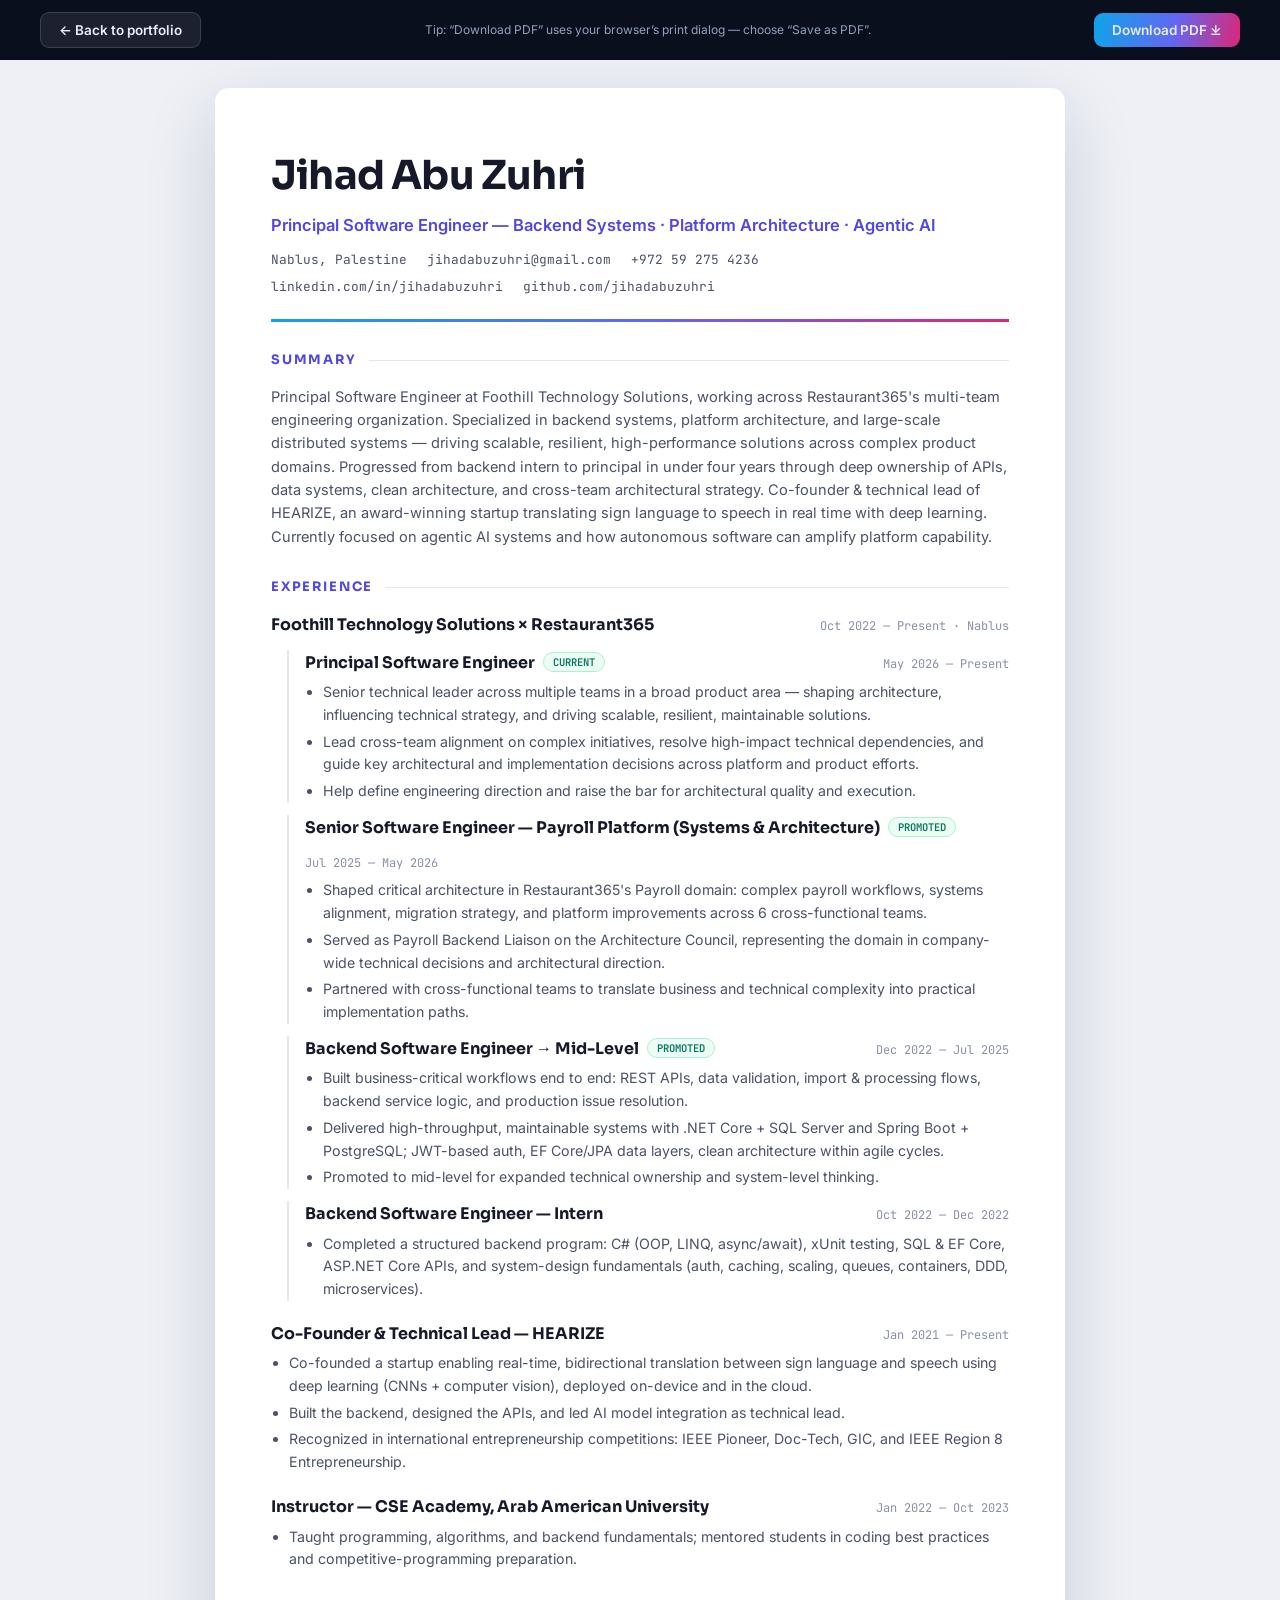
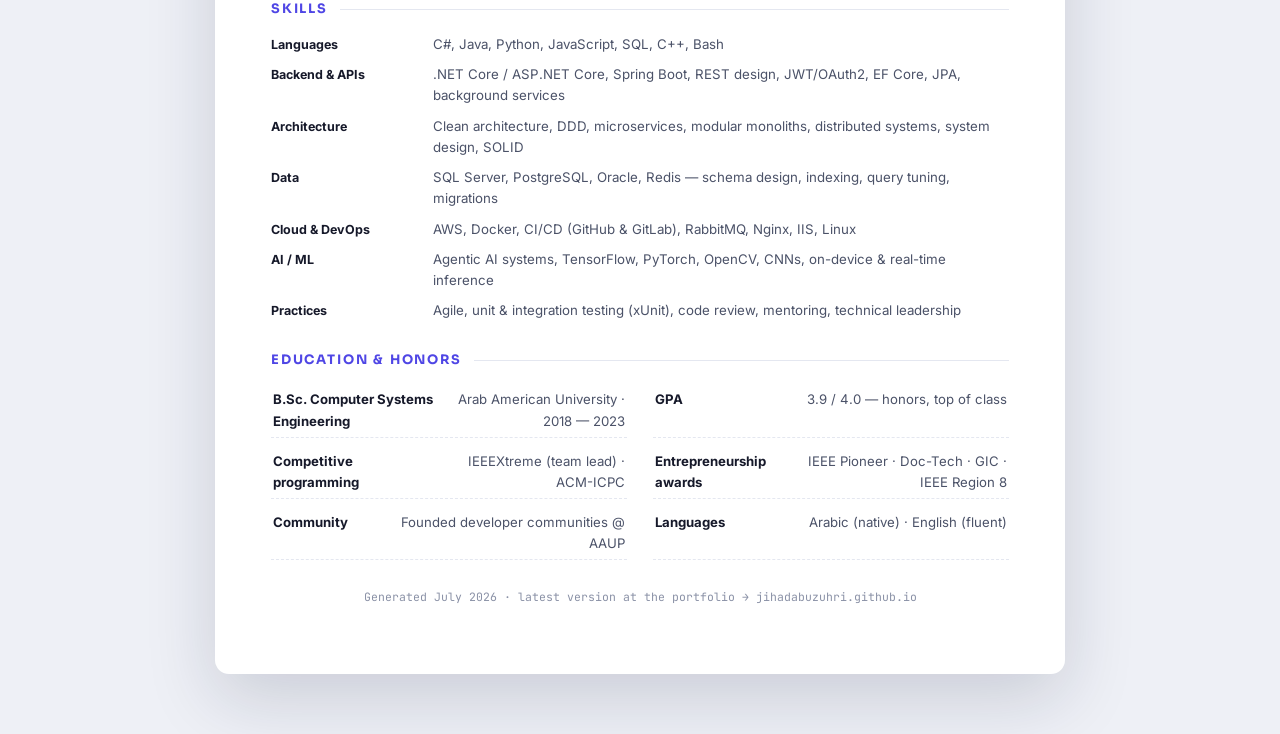
==== resume.html @ 933d6c12 "feat: print-ready résumé page Up-to-date résumé generated from the latest profile data, with browser" ====
<!DOCTYPE html>
<html lang="en">
<head>
  <meta charset="UTF-8" />
  <meta name="viewport" content="width=device-width, initial-scale=1.0" />
  <title>Résumé — Jihad Abu Zuhri · Principal Software Engineer</title>
  <meta name="description" content="Résumé of Jihad Abu Zuhri — Principal Software Engineer. Backend systems, platform architecture, distributed systems, agentic AI." />
  <meta name="robots" content="noindex" />
  <link rel="icon" type="image/svg+xml" href="assets/favicon.svg" />
  <link rel="preconnect" href="https://fonts.googleapis.com" />
  <link rel="preconnect" href="https://fonts.gstatic.com" crossorigin />
  <link href="https://fonts.googleapis.com/css2?family=Sora:wght@600;700;800&family=Inter:wght@400;500;600&family=JetBrains+Mono:wght@400;500;700&display=swap" rel="stylesheet" />
  <style>
    :root {
      --ink: #16192a;
      --soft: #4b5268;
      --faint: #8a91a6;
      --accent: #4f46e5;
      --accent2: #0284c7;
      --line: #e4e7f0;
      --chipbg: #f3f5fb;
      --grad: linear-gradient(100deg, #0ea5e9, #6366f1 55%, #db2777);
    }
    * { box-sizing: border-box; }
    body {
      margin: 0;
      background: #eef0f6;
      color: var(--ink);
      font-family: "Inter", system-ui, sans-serif;
      font-size: 14.2px;
      line-height: 1.6;
      -webkit-font-smoothing: antialiased;
    }
    .mono { font-family: "JetBrains Mono", monospace; }

    /* Toolbar (screen only) */
    .toolbar {
      position: sticky;
      top: 0;
      z-index: 10;
      display: flex;
      justify-content: space-between;
      align-items: center;
      gap: 12px;
      padding: 12px clamp(16px, 4vw, 40px);
      background: #0a0f1e;
      color: #e8ecf8;
    }
    .toolbar a, .toolbar button {
      font: 600 13.5px "Inter", sans-serif;
      color: #e8ecf8;
      background: rgba(255, 255, 255, 0.08);
      border: 1px solid rgba(255, 255, 255, 0.14);
      padding: 9px 18px;
      border-radius: 9px;
      cursor: pointer;
      text-decoration: none;
      transition: background 0.2s, transform 0.2s;
    }
    .toolbar a:hover, .toolbar button:hover { background: rgba(255, 255, 255, 0.16); transform: translateY(-1px); }
    .toolbar .dl { background: var(--grad); border: 0; }
    .toolbar-note { font-size: 12px; color: #93a0ba; }

    /* Page */
    .page {
      max-width: 850px;
      margin: 28px auto 60px;
      background: #fff;
      border-radius: 14px;
      box-shadow: 0 24px 70px rgba(20, 25, 55, 0.16);
      padding: clamp(30px, 5vw, 56px);
    }

    header.hd { border-bottom: 3px solid; border-image: var(--grad) 1; padding-bottom: 22px; margin-bottom: 26px; }
    h1 {
      font-family: "Sora", sans-serif;
      font-size: clamp(30px, 5vw, 40px);
      letter-spacing: -0.02em;
      margin: 0 0 4px;
    }
    .hd-title { font-size: 16.5px; font-weight: 600; color: var(--accent); margin: 0 0 12px; }
    .hd-contacts {
      display: flex;
      flex-wrap: wrap;
      gap: 6px 20px;
      font-size: 12.8px;
      color: var(--soft);
    }
    .hd-contacts a { color: var(--soft); text-decoration: none; }
    .hd-contacts a:hover { color: var(--accent); }

    h2 {
      font-family: "Sora", sans-serif;
      font-size: 13px;
      letter-spacing: 0.14em;
      text-transform: uppercase;
      color: var(--accent);
      margin: 28px 0 14px;
      display: flex;
      align-items: center;
      gap: 12px;
    }
    h2::after { content: ""; flex: 1; height: 1px; background: var(--line); }

    .summary { color: var(--soft); font-size: 14.6px; }

    /* Experience */
    .job { margin-bottom: 20px; break-inside: avoid; }
    .job-head { display: flex; justify-content: space-between; align-items: baseline; gap: 14px; flex-wrap: wrap; }
    .job-head h3 { font-family: "Sora", sans-serif; font-size: 16px; margin: 0; }
    .job-org { font-weight: 600; color: var(--accent2); font-size: 13.5px; }
    .job-date { font-size: 12px; color: var(--faint); white-space: nowrap; }
    .job p { margin: 6px 0 8px; color: var(--soft); }
    .job ul { margin: 6px 0 0; padding-left: 18px; color: var(--soft); }
    .job li { margin-bottom: 4px; }
    .promo-tag {
      display: inline-block;
      font: 600 10.5px "JetBrains Mono", monospace;
      color: #047857;
      background: #ecfdf5;
      border: 1px solid #a7f3d0;
      padding: 2px 9px;
      border-radius: 99px;
      margin-left: 8px;
      vertical-align: 2px;
    }
    .subrole { margin: 12px 0 0 16px; padding-left: 16px; border-left: 2px solid var(--line); }

    /* Chips */
    .chips { display: flex; flex-wrap: wrap; gap: 7px; }
    .chips span {
      font-size: 12px;
      font-weight: 500;
      background: var(--chipbg);
      border: 1px solid var(--line);
      color: var(--soft);
      padding: 4px 11px;
      border-radius: 7px;
    }
    .skill-row { display: grid; grid-template-columns: 150px 1fr; gap: 12px; margin-bottom: 9px; align-items: baseline; }
    .skill-row b { font-size: 12.5px; color: var(--ink); }
    .skill-row div { color: var(--soft); font-size: 13.3px; }

    .two-col { display: grid; grid-template-columns: 1fr 1fr; gap: 8px 26px; }
    .fact { display: flex; justify-content: space-between; gap: 14px; border-bottom: 1px dashed var(--line); padding: 5px 2px; font-size: 13.2px; }
    .fact b { color: var(--ink); }
    .fact span { color: var(--soft); text-align: right; }

    .foot { margin-top: 28px; text-align: center; font-size: 11.5px; color: var(--faint); }

    @media (max-width: 640px) {
      .skill-row { grid-template-columns: 1fr; gap: 2px; }
      .two-col { grid-template-columns: 1fr; }
    }

    /* Print */
    @page { size: A4; margin: 11mm 12mm; }
    @media print {
      body { background: #fff; font-size: 12.4px; }
      .toolbar { display: none; }
      .page { margin: 0; max-width: none; box-shadow: none; border-radius: 0; padding: 0; }
      a { color: inherit; text-decoration: none; }
      h2 { margin-top: 18px; }
      .job { margin-bottom: 14px; }
    }
  </style>
</head>
<body>

  <div class="toolbar">
    <a href="index.html">← Back to portfolio</a>
    <span class="toolbar-note">Tip: “Download PDF” uses your browser’s print dialog — choose “Save as PDF”.</span>
    <button class="dl" onclick="window.print()">Download PDF ⤓</button>
  </div>

  <main class="page">

    <header class="hd">
      <h1>Jihad Abu Zuhri</h1>
      <p class="hd-title">Principal Software Engineer — Backend Systems · Platform Architecture · Agentic AI</p>
      <div class="hd-contacts mono">
        <span>Nablus, Palestine</span>
        <a href="mailto:jihadabuzuhri@gmail.com">jihadabuzuhri@gmail.com</a>
        <a href="tel:+972592754236">+972 59 275 4236</a>
        <a href="https://www.linkedin.com/in/jihadabuzuhri/">linkedin.com/in/jihadabuzuhri</a>
        <a href="https://github.com/jihadabuzuhri">github.com/jihadabuzuhri</a>
      </div>
    </header>

    <section>
      <h2>Summary</h2>
      <p class="summary">
        Principal Software Engineer at Foothill Technology Solutions, working across Restaurant365's multi-team
        engineering organization. Specialized in backend systems, platform architecture, and large-scale distributed
        systems — driving scalable, resilient, high-performance solutions across complex product domains. Progressed
        from backend intern to principal in under four years through deep ownership of APIs, data systems, clean
        architecture, and cross-team architectural strategy. Co-founder &amp; technical lead of HEARIZE, an
        award-winning startup translating sign language to speech in real time with deep learning. Currently focused
        on agentic AI systems and how autonomous software can amplify platform capability.
      </p>
    </section>

    <section>
      <h2>Experience</h2>

      <div class="job">
        <div class="job-head">
          <h3>Foothill Technology Solutions × Restaurant365</h3>
          <span class="job-date mono">Oct 2022 — Present · Nablus</span>
        </div>

        <div class="subrole">
          <div class="job-head">
            <h3>Principal Software Engineer<span class="promo-tag">CURRENT</span></h3>
            <span class="job-date mono">May 2026 — Present</span>
          </div>
          <ul>
            <li>Senior technical leader across multiple teams in a broad product area — shaping architecture, influencing technical strategy, and driving scalable, resilient, maintainable solutions.</li>
            <li>Lead cross-team alignment on complex initiatives, resolve high-impact technical dependencies, and guide key architectural and implementation decisions across platform and product efforts.</li>
            <li>Help define engineering direction and raise the bar for architectural quality and execution.</li>
          </ul>
        </div>

        <div class="subrole">
          <div class="job-head">
            <h3>Senior Software Engineer — Payroll Platform (Systems &amp; Architecture)<span class="promo-tag">PROMOTED</span></h3>
            <span class="job-date mono">Jul 2025 — May 2026</span>
          </div>
          <ul>
            <li>Shaped critical architecture in Restaurant365's Payroll domain: complex payroll workflows, systems alignment, migration strategy, and platform improvements across 6 cross-functional teams.</li>
            <li>Served as Payroll Backend Liaison on the Architecture Council, representing the domain in company-wide technical decisions and architectural direction.</li>
            <li>Partnered with cross-functional teams to translate business and technical complexity into practical implementation paths.</li>
          </ul>
        </div>

        <div class="subrole">
          <div class="job-head">
            <h3>Backend Software Engineer → Mid-Level<span class="promo-tag">PROMOTED</span></h3>
            <span class="job-date mono">Dec 2022 — Jul 2025</span>
          </div>
          <ul>
            <li>Built business-critical workflows end to end: REST APIs, data validation, import &amp; processing flows, backend service logic, and production issue resolution.</li>
            <li>Delivered high-throughput, maintainable systems with .NET Core + SQL Server and Spring Boot + PostgreSQL; JWT-based auth, EF Core/JPA data layers, clean architecture within agile cycles.</li>
            <li>Promoted to mid-level for expanded technical ownership and system-level thinking.</li>
          </ul>
        </div>

        <div class="subrole">
          <div class="job-head">
            <h3>Backend Software Engineer — Intern</h3>
            <span class="job-date mono">Oct 2022 — Dec 2022</span>
          </div>
          <ul>
            <li>Completed a structured backend program: C# (OOP, LINQ, async/await), xUnit testing, SQL &amp; EF Core, ASP.NET Core APIs, and system-design fundamentals (auth, caching, scaling, queues, containers, DDD, microservices).</li>
          </ul>
        </div>
      </div>

      <div class="job">
        <div class="job-head">
          <h3>Co-Founder &amp; Technical Lead — HEARIZE</h3>
          <span class="job-date mono">Jan 2021 — Present</span>
        </div>
        <ul>
          <li>Co-founded a startup enabling real-time, bidirectional translation between sign language and speech using deep learning (CNNs + computer vision), deployed on-device and in the cloud.</li>
          <li>Built the backend, designed the APIs, and led AI model integration as technical lead.</li>
          <li>Recognized in international entrepreneurship competitions: IEEE Pioneer, Doc-Tech, GIC, and IEEE Region 8 Entrepreneurship.</li>
        </ul>
      </div>

      <div class="job">
        <div class="job-head">
          <h3>Instructor — CSE Academy, Arab American University</h3>
          <span class="job-date mono">Jan 2022 — Oct 2023</span>
        </div>
        <ul>
          <li>Taught programming, algorithms, and backend fundamentals; mentored students in coding best practices and competitive-programming preparation.</li>
        </ul>
      </div>
    </section>

    <section>
      <h2>Skills</h2>
      <div class="skill-row"><b>Languages</b><div>C#, Java, Python, JavaScript, SQL, C++, Bash</div></div>
      <div class="skill-row"><b>Backend &amp; APIs</b><div>.NET Core / ASP.NET Core, Spring Boot, REST design, JWT/OAuth2, EF Core, JPA, background services</div></div>
      <div class="skill-row"><b>Architecture</b><div>Clean architecture, DDD, microservices, modular monoliths, distributed systems, system design, SOLID</div></div>
      <div class="skill-row"><b>Data</b><div>SQL Server, PostgreSQL, Oracle, Redis — schema design, indexing, query tuning, migrations</div></div>
      <div class="skill-row"><b>Cloud &amp; DevOps</b><div>AWS, Docker, CI/CD (GitHub &amp; GitLab), RabbitMQ, Nginx, IIS, Linux</div></div>
      <div class="skill-row"><b>AI / ML</b><div>Agentic AI systems, TensorFlow, PyTorch, OpenCV, CNNs, on-device &amp; real-time inference</div></div>
      <div class="skill-row"><b>Practices</b><div>Agile, unit &amp; integration testing (xUnit), code review, mentoring, technical leadership</div></div>
    </section>

    <section>
      <h2>Education &amp; Honors</h2>
      <div class="two-col">
        <div class="fact"><b>B.Sc. Computer Systems Engineering</b><span>Arab American University · 2018 — 2023</span></div>
        <div class="fact"><b>GPA</b><span>3.9 / 4.0 — honors, top of class</span></div>
        <div class="fact"><b>Competitive programming</b><span>IEEEXtreme (team lead) · ACM-ICPC</span></div>
        <div class="fact"><b>Entrepreneurship awards</b><span>IEEE Pioneer · Doc-Tech · GIC · IEEE Region 8</span></div>
        <div class="fact"><b>Community</b><span>Founded developer communities @ AAUP</span></div>
        <div class="fact"><b>Languages</b><span>Arabic (native) · English (fluent)</span></div>
      </div>
    </section>

    <p class="foot mono">Generated July 2026 · latest version at the portfolio → jihadabuzuhri.github.io</p>
  </main>

</body>
</html>
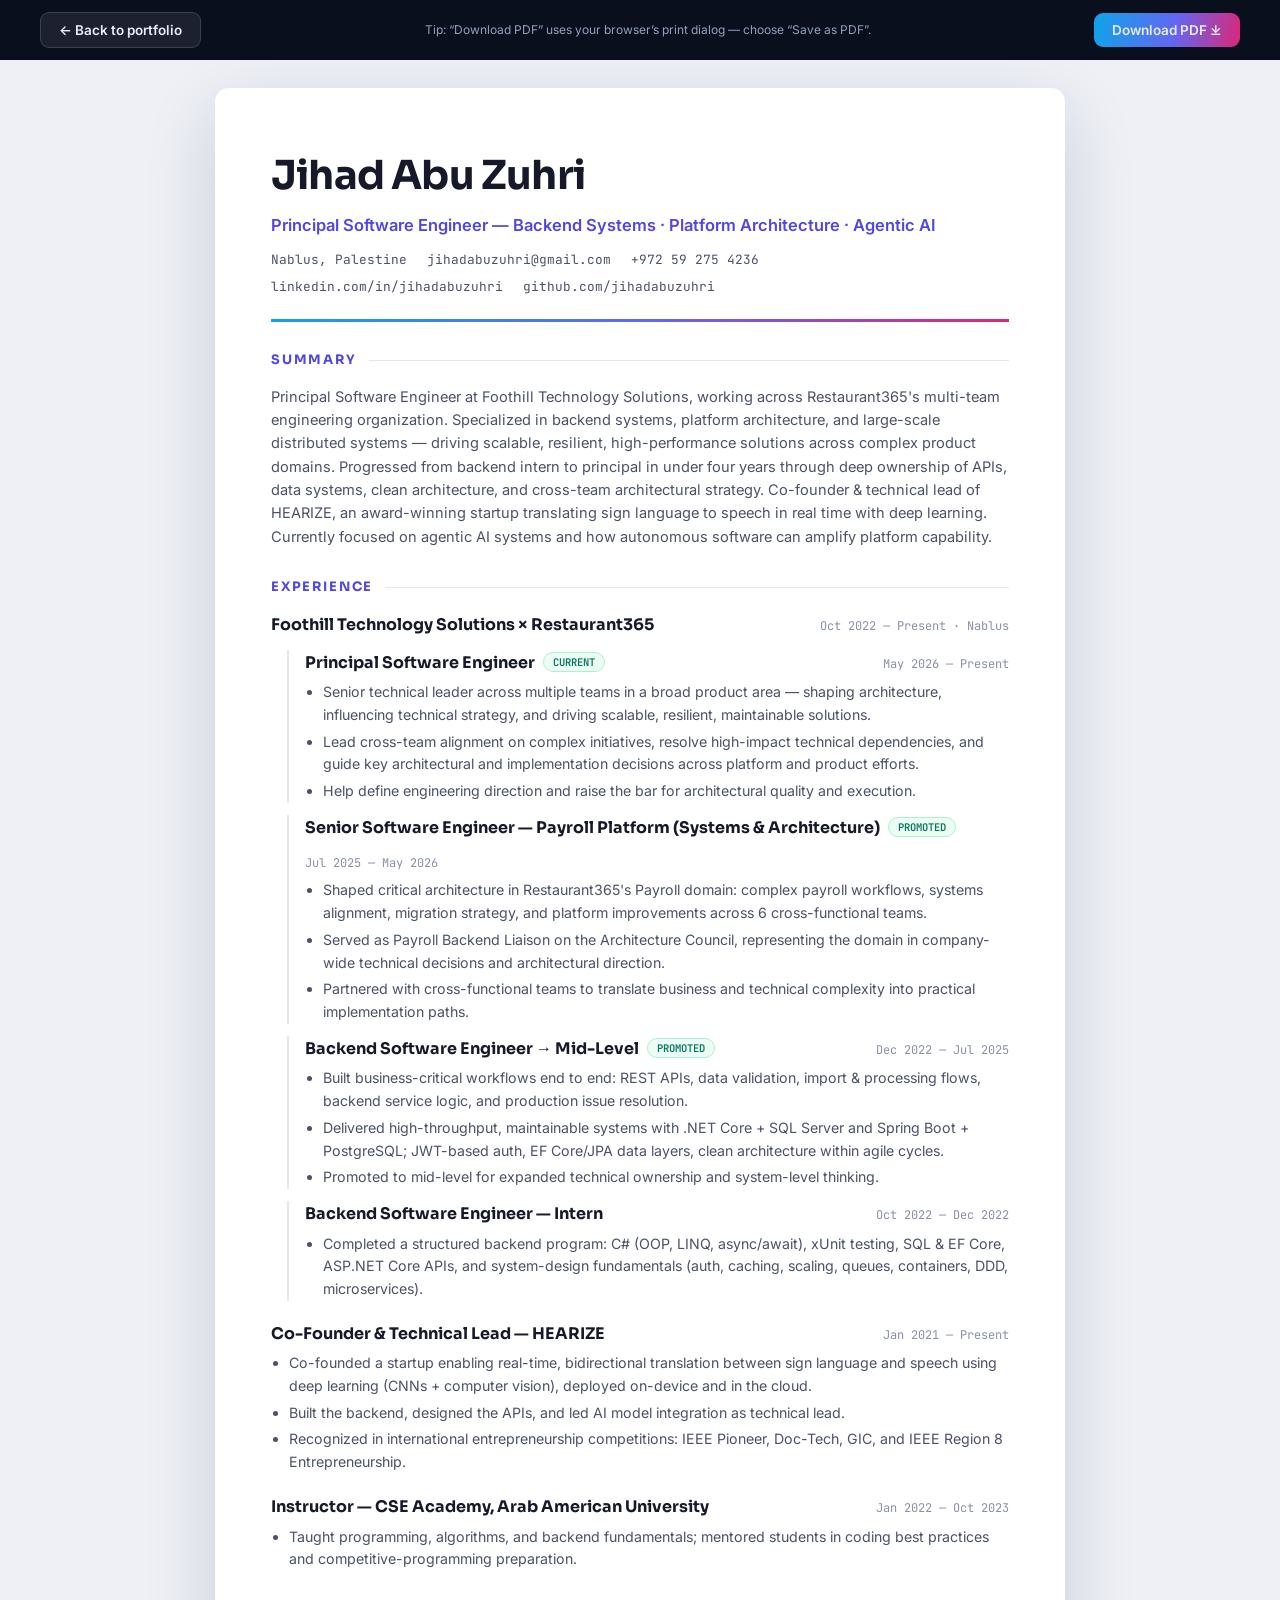
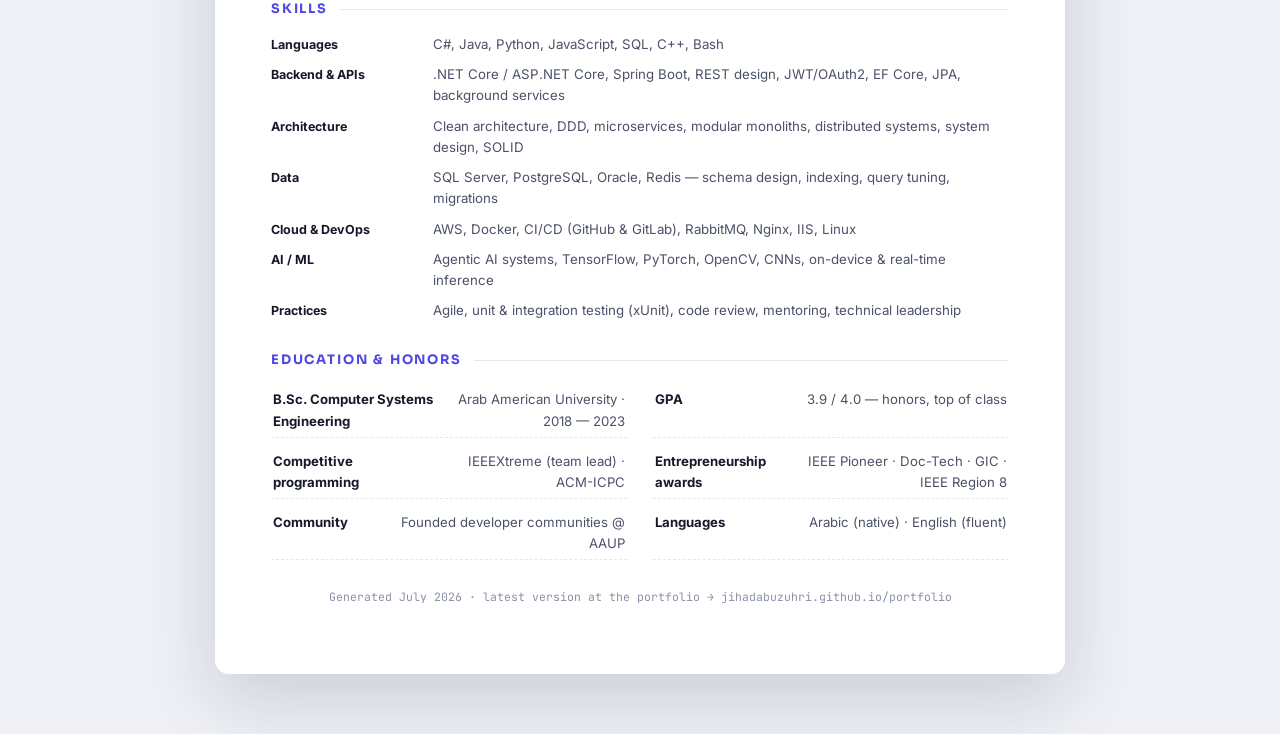
==== commit 1a7ca164: "feat: GitHub Pages support — .nojekyll, canonical URL, absolute OG tags Co-Authored-By: Claude Fable" ====
--- a/resume.html
+++ b/resume.html
@@ -302,7 +302,7 @@
       </div>
     </section>
 
-    <p class="foot mono">Generated July 2026 · latest version at the portfolio → jihadabuzuhri.github.io</p>
+    <p class="foot mono">Generated July 2026 · latest version at the portfolio → jihadabuzuhri.github.io/portfolio</p>
   </main>
 
 </body>
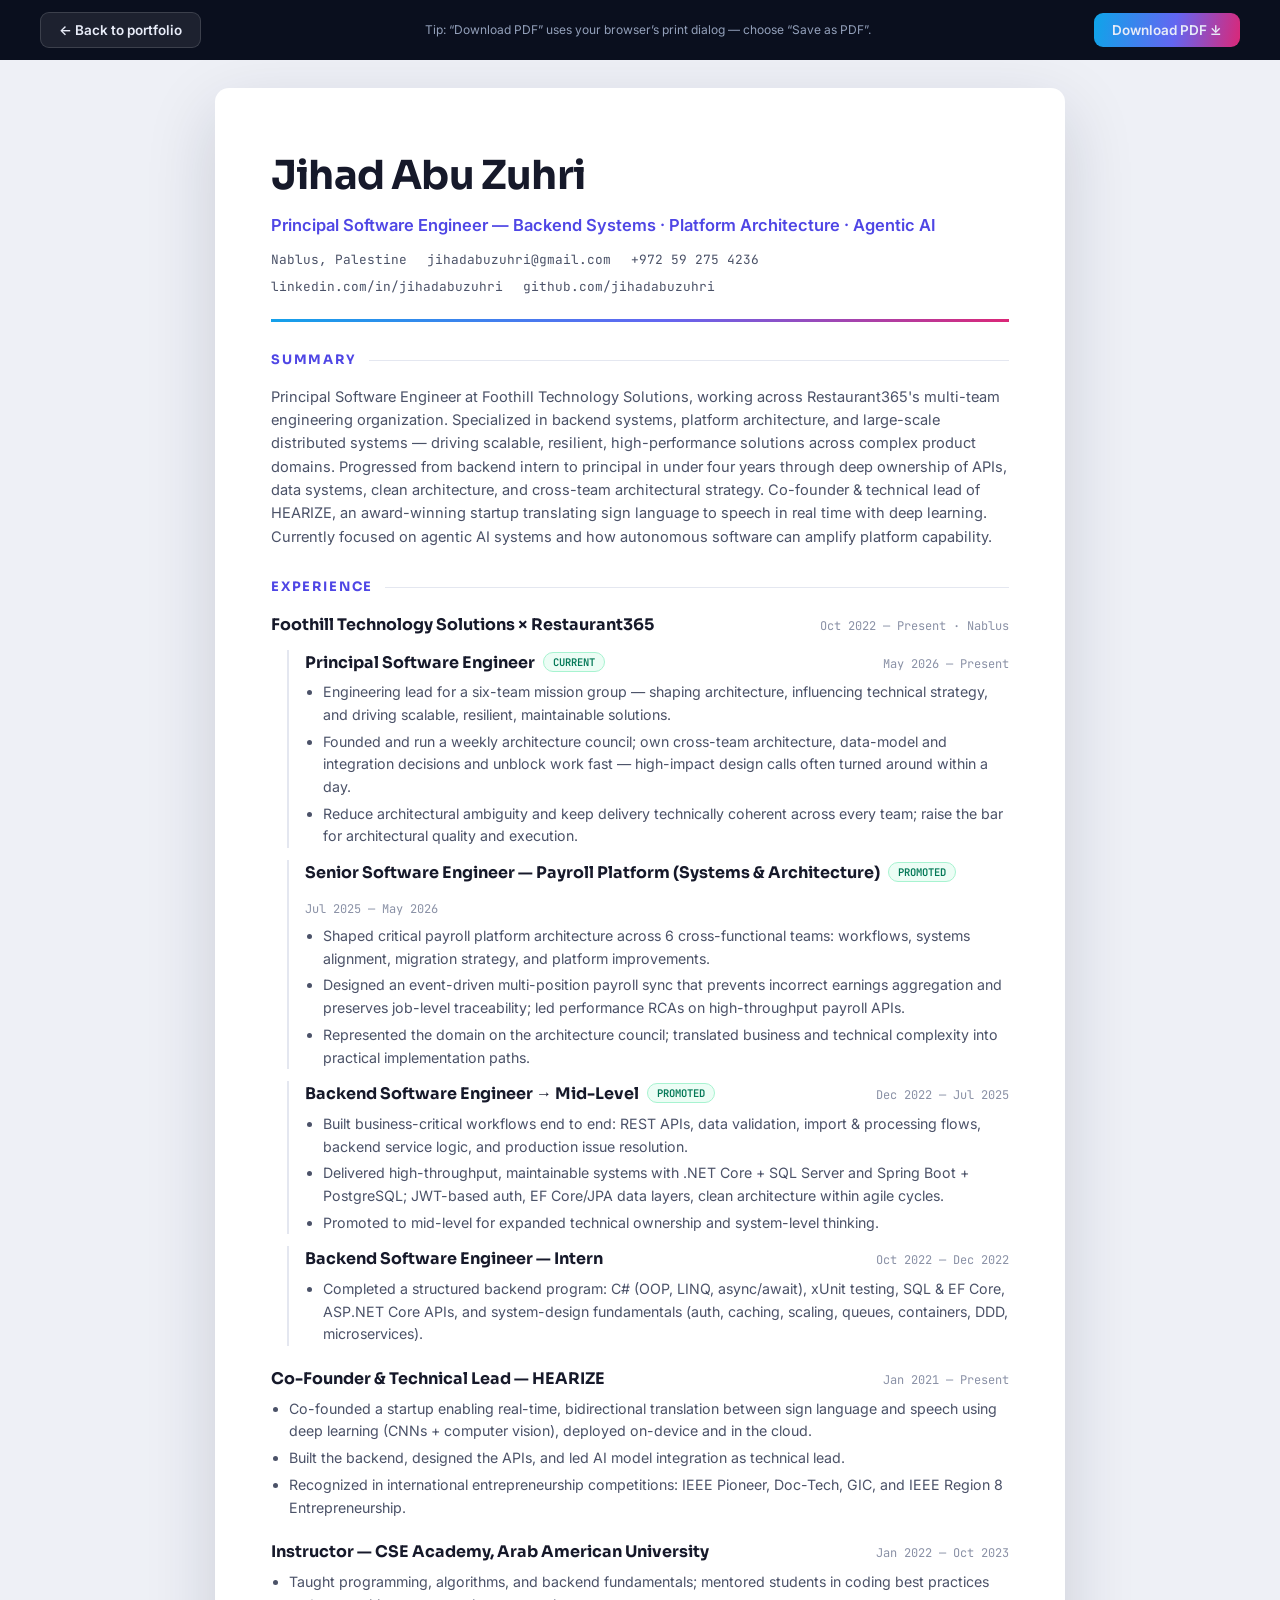
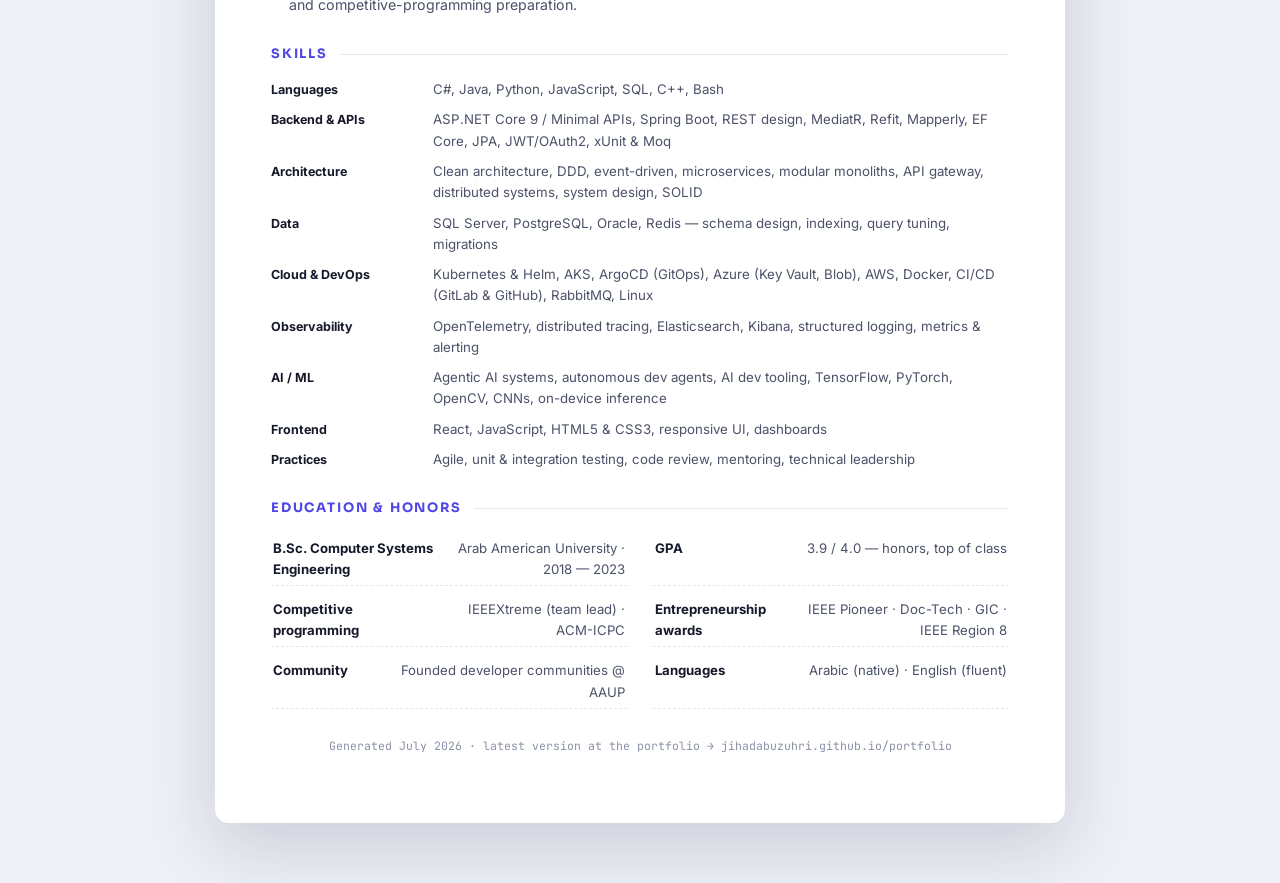
==== commit d615d2fd: "feat: enrich content — principal-level scope, current stack, new projects - Elevate role framing: fo" ====
--- a/resume.html
+++ b/resume.html
@@ -215,9 +215,9 @@
             <span class="job-date mono">May 2026 — Present</span>
           </div>
           <ul>
-            <li>Senior technical leader across multiple teams in a broad product area — shaping architecture, influencing technical strategy, and driving scalable, resilient, maintainable solutions.</li>
-            <li>Lead cross-team alignment on complex initiatives, resolve high-impact technical dependencies, and guide key architectural and implementation decisions across platform and product efforts.</li>
-            <li>Help define engineering direction and raise the bar for architectural quality and execution.</li>
+            <li>Engineering lead for a six-team mission group — shaping architecture, influencing technical strategy, and driving scalable, resilient, maintainable solutions.</li>
+            <li>Founded and run a weekly architecture council; own cross-team architecture, data-model and integration decisions and unblock work fast — high-impact design calls often turned around within a day.</li>
+            <li>Reduce architectural ambiguity and keep delivery technically coherent across every team; raise the bar for architectural quality and execution.</li>
           </ul>
         </div>
 
@@ -227,9 +227,9 @@
             <span class="job-date mono">Jul 2025 — May 2026</span>
           </div>
           <ul>
-            <li>Shaped critical architecture in Restaurant365's Payroll domain: complex payroll workflows, systems alignment, migration strategy, and platform improvements across 6 cross-functional teams.</li>
-            <li>Served as Payroll Backend Liaison on the Architecture Council, representing the domain in company-wide technical decisions and architectural direction.</li>
-            <li>Partnered with cross-functional teams to translate business and technical complexity into practical implementation paths.</li>
+            <li>Shaped critical payroll platform architecture across 6 cross-functional teams: workflows, systems alignment, migration strategy, and platform improvements.</li>
+            <li>Designed an event-driven multi-position payroll sync that prevents incorrect earnings aggregation and preserves job-level traceability; led performance RCAs on high-throughput payroll APIs.</li>
+            <li>Represented the domain on the architecture council; translated business and technical complexity into practical implementation paths.</li>
           </ul>
         </div>
 
@@ -282,12 +282,14 @@
     <section>
       <h2>Skills</h2>
       <div class="skill-row"><b>Languages</b><div>C#, Java, Python, JavaScript, SQL, C++, Bash</div></div>
-      <div class="skill-row"><b>Backend &amp; APIs</b><div>.NET Core / ASP.NET Core, Spring Boot, REST design, JWT/OAuth2, EF Core, JPA, background services</div></div>
-      <div class="skill-row"><b>Architecture</b><div>Clean architecture, DDD, microservices, modular monoliths, distributed systems, system design, SOLID</div></div>
+      <div class="skill-row"><b>Backend &amp; APIs</b><div>ASP.NET Core 9 / Minimal APIs, Spring Boot, REST design, MediatR, Refit, Mapperly, EF Core, JPA, JWT/OAuth2, xUnit &amp; Moq</div></div>
+      <div class="skill-row"><b>Architecture</b><div>Clean architecture, DDD, event-driven, microservices, modular monoliths, API gateway, distributed systems, system design, SOLID</div></div>
       <div class="skill-row"><b>Data</b><div>SQL Server, PostgreSQL, Oracle, Redis — schema design, indexing, query tuning, migrations</div></div>
-      <div class="skill-row"><b>Cloud &amp; DevOps</b><div>AWS, Docker, CI/CD (GitHub &amp; GitLab), RabbitMQ, Nginx, IIS, Linux</div></div>
-      <div class="skill-row"><b>AI / ML</b><div>Agentic AI systems, TensorFlow, PyTorch, OpenCV, CNNs, on-device &amp; real-time inference</div></div>
-      <div class="skill-row"><b>Practices</b><div>Agile, unit &amp; integration testing (xUnit), code review, mentoring, technical leadership</div></div>
+      <div class="skill-row"><b>Cloud &amp; DevOps</b><div>Kubernetes &amp; Helm, AKS, ArgoCD (GitOps), Azure (Key Vault, Blob), AWS, Docker, CI/CD (GitLab &amp; GitHub), RabbitMQ, Linux</div></div>
+      <div class="skill-row"><b>Observability</b><div>OpenTelemetry, distributed tracing, Elasticsearch, Kibana, structured logging, metrics &amp; alerting</div></div>
+      <div class="skill-row"><b>AI / ML</b><div>Agentic AI systems, autonomous dev agents, AI dev tooling, TensorFlow, PyTorch, OpenCV, CNNs, on-device inference</div></div>
+      <div class="skill-row"><b>Frontend</b><div>React, JavaScript, HTML5 &amp; CSS3, responsive UI, dashboards</div></div>
+      <div class="skill-row"><b>Practices</b><div>Agile, unit &amp; integration testing, code review, mentoring, technical leadership</div></div>
     </section>
 
     <section>
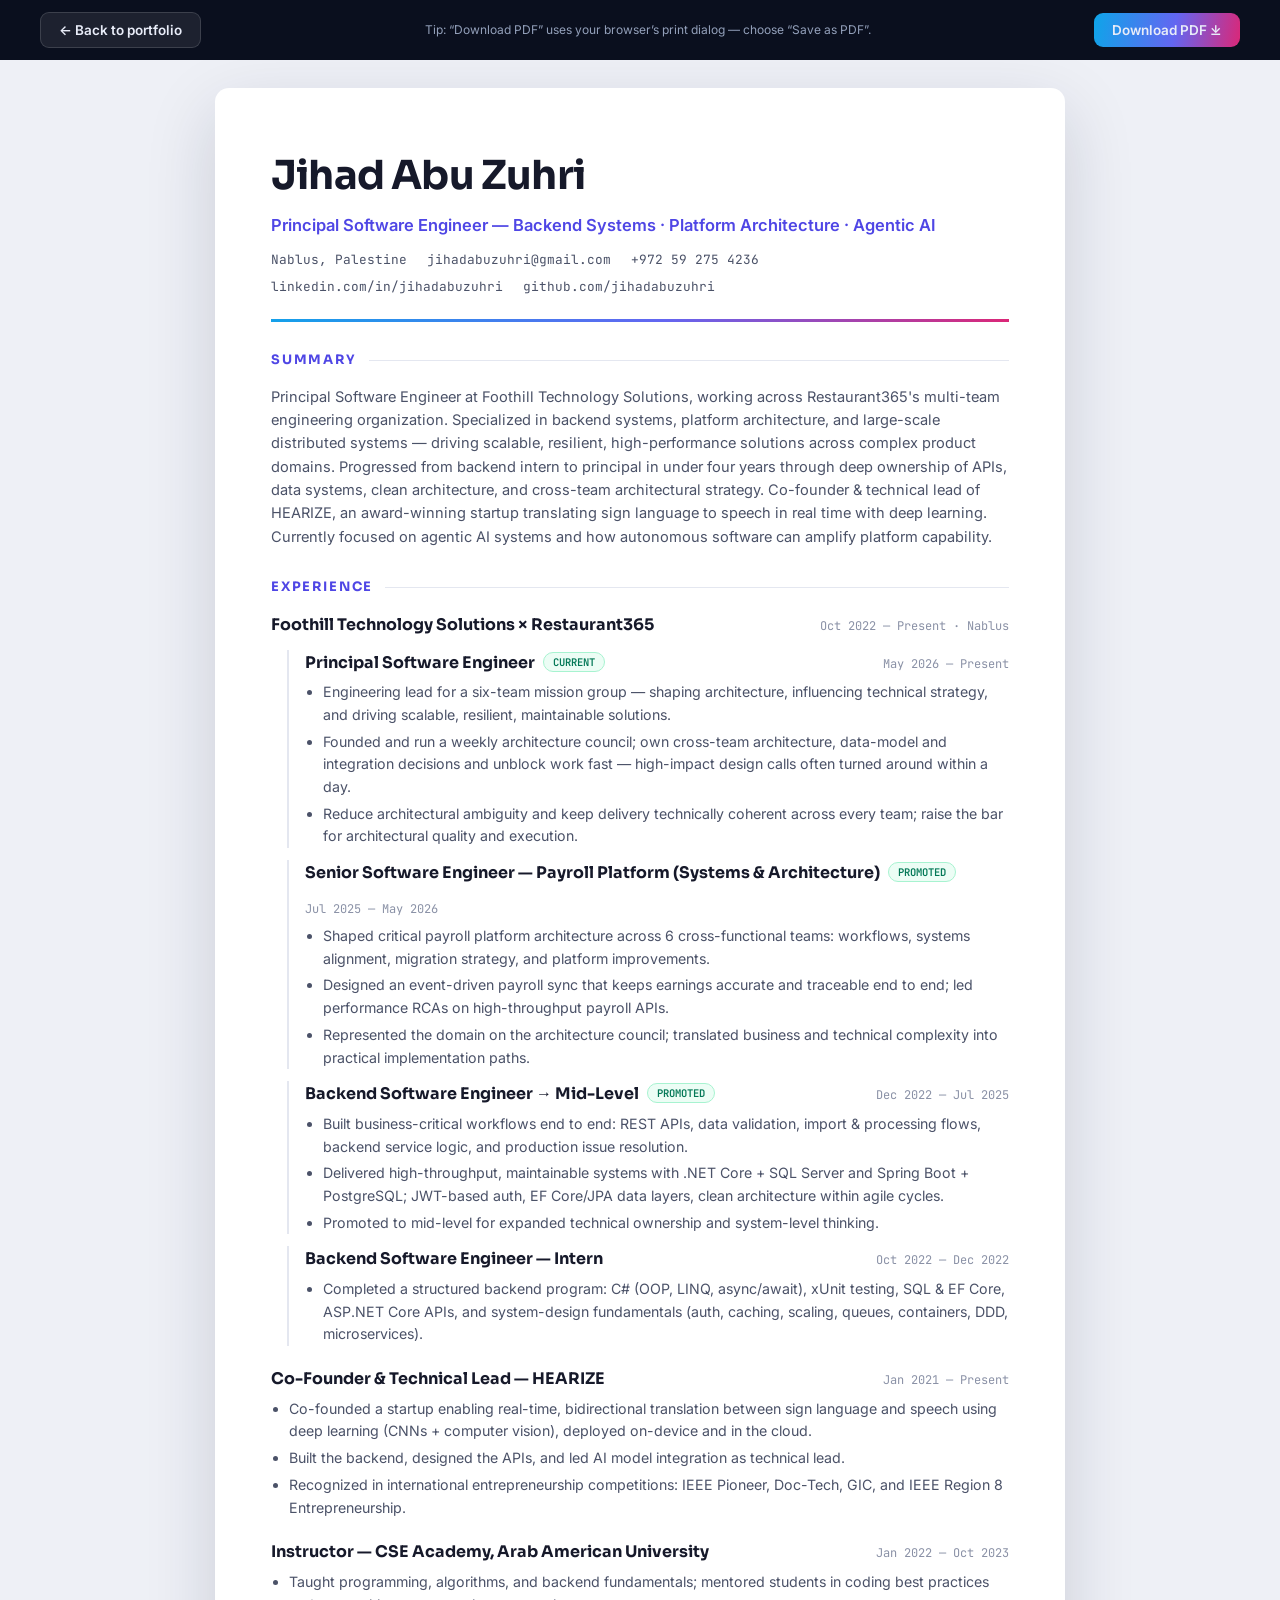
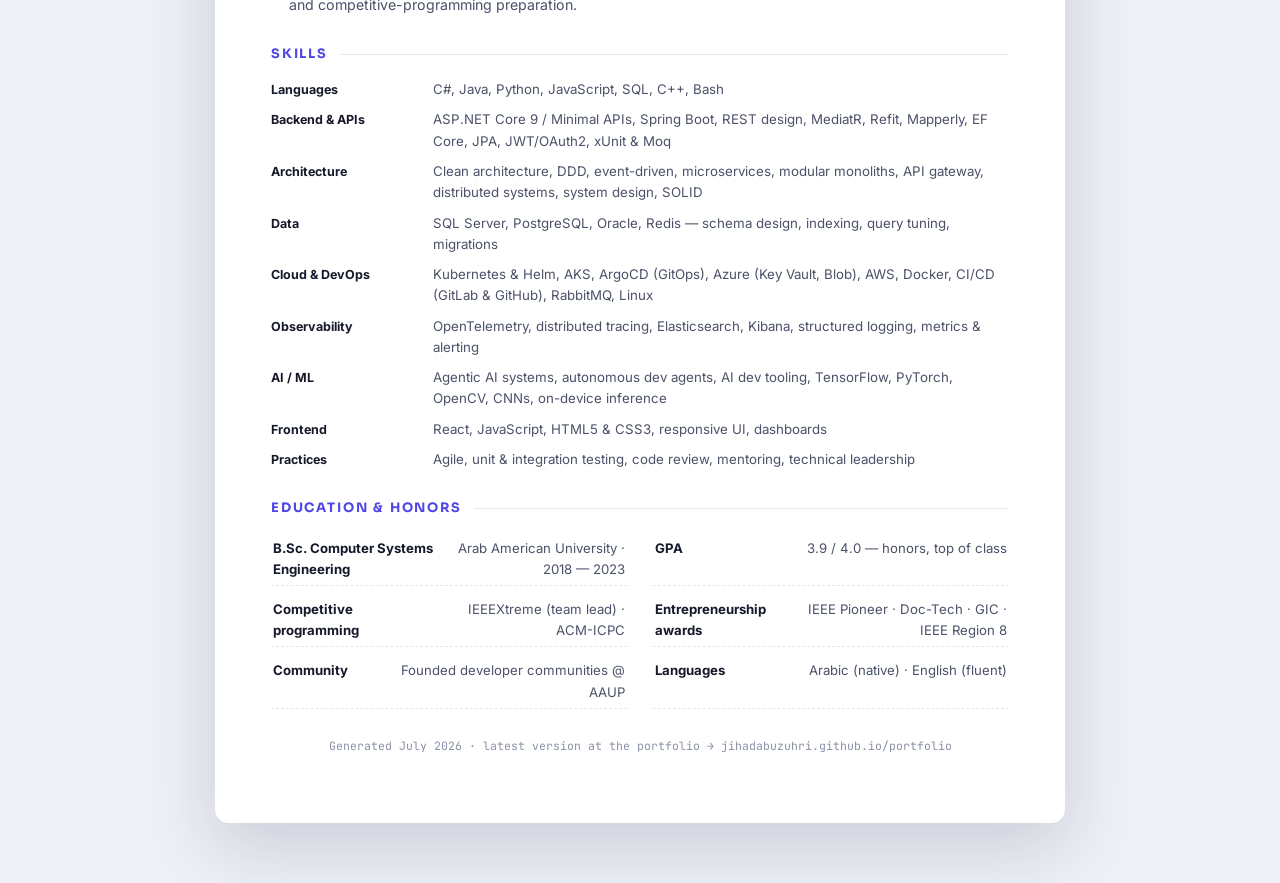
==== commit f1eeb78d: "feat: 6 new project cards + genericize payroll wording - Add projects: Performance & Reliability, Ob" ====
--- a/resume.html
+++ b/resume.html
@@ -228,7 +228,7 @@
           </div>
           <ul>
             <li>Shaped critical payroll platform architecture across 6 cross-functional teams: workflows, systems alignment, migration strategy, and platform improvements.</li>
-            <li>Designed an event-driven multi-position payroll sync that prevents incorrect earnings aggregation and preserves job-level traceability; led performance RCAs on high-throughput payroll APIs.</li>
+            <li>Designed an event-driven payroll sync that keeps earnings accurate and traceable end to end; led performance RCAs on high-throughput payroll APIs.</li>
             <li>Represented the domain on the architecture council; translated business and technical complexity into practical implementation paths.</li>
           </ul>
         </div>
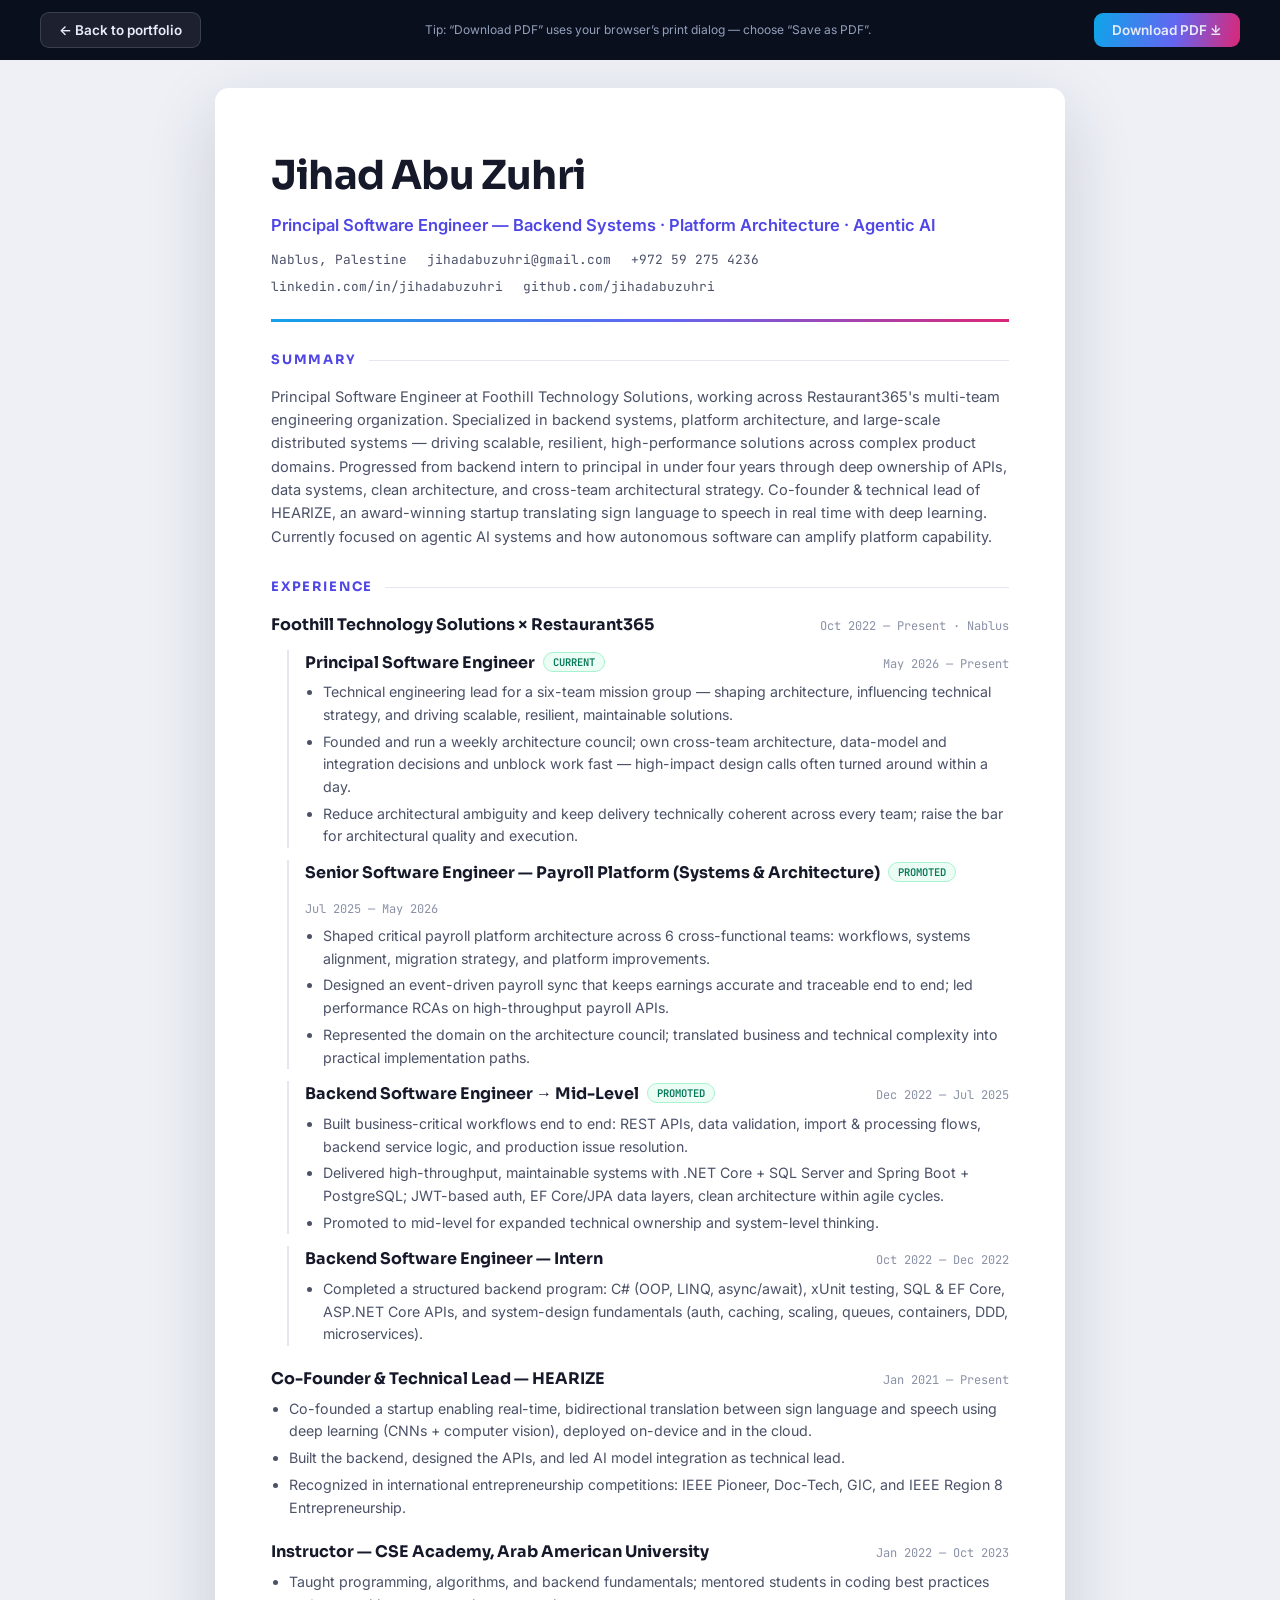
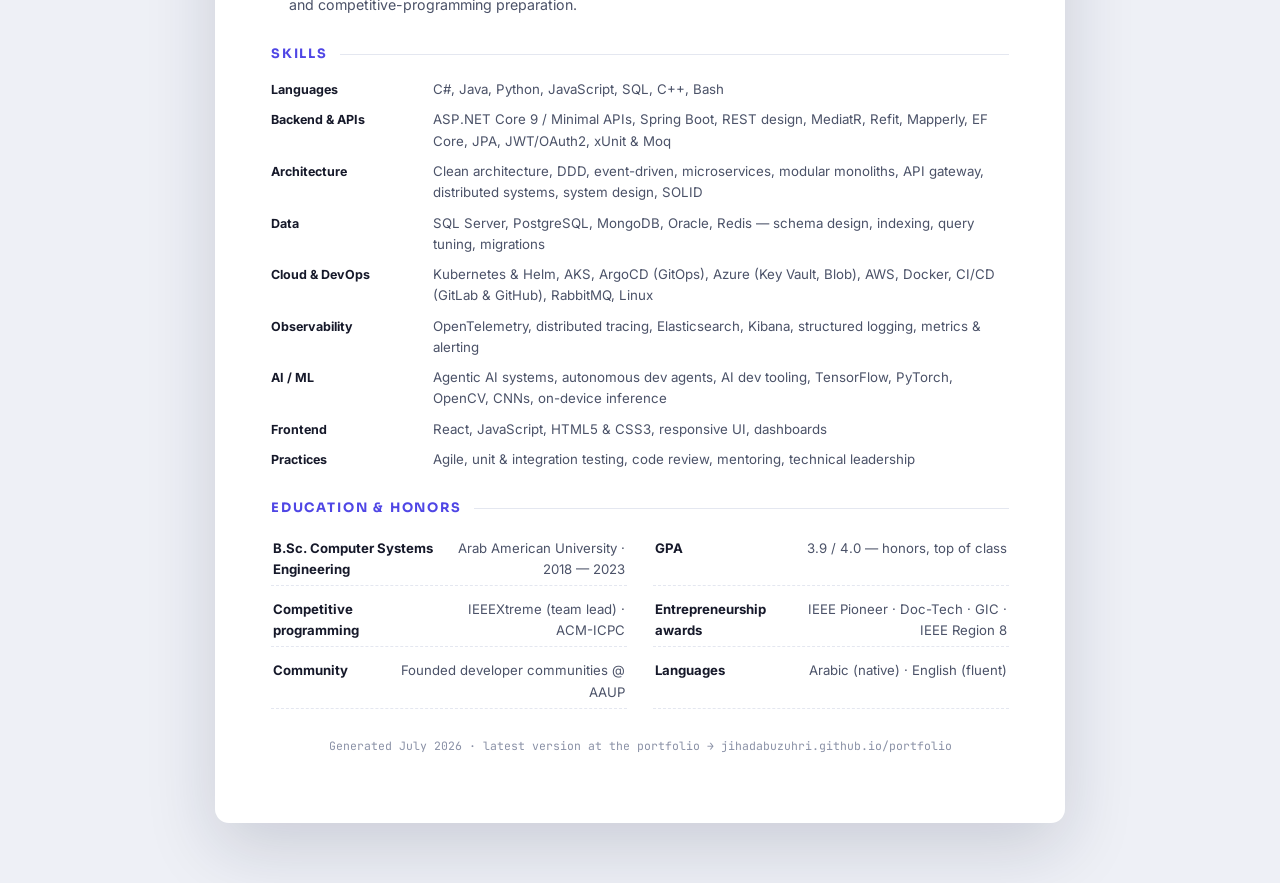
==== commit a65c208d: "content: hero chips, core stack, role wording, new project - Hero picture: rename chip to 'Architect" ====
--- a/resume.html
+++ b/resume.html
@@ -215,7 +215,7 @@
             <span class="job-date mono">May 2026 — Present</span>
           </div>
           <ul>
-            <li>Engineering lead for a six-team mission group — shaping architecture, influencing technical strategy, and driving scalable, resilient, maintainable solutions.</li>
+            <li>Technical engineering lead for a six-team mission group — shaping architecture, influencing technical strategy, and driving scalable, resilient, maintainable solutions.</li>
             <li>Founded and run a weekly architecture council; own cross-team architecture, data-model and integration decisions and unblock work fast — high-impact design calls often turned around within a day.</li>
             <li>Reduce architectural ambiguity and keep delivery technically coherent across every team; raise the bar for architectural quality and execution.</li>
           </ul>
@@ -284,7 +284,7 @@
       <div class="skill-row"><b>Languages</b><div>C#, Java, Python, JavaScript, SQL, C++, Bash</div></div>
       <div class="skill-row"><b>Backend &amp; APIs</b><div>ASP.NET Core 9 / Minimal APIs, Spring Boot, REST design, MediatR, Refit, Mapperly, EF Core, JPA, JWT/OAuth2, xUnit &amp; Moq</div></div>
       <div class="skill-row"><b>Architecture</b><div>Clean architecture, DDD, event-driven, microservices, modular monoliths, API gateway, distributed systems, system design, SOLID</div></div>
-      <div class="skill-row"><b>Data</b><div>SQL Server, PostgreSQL, Oracle, Redis — schema design, indexing, query tuning, migrations</div></div>
+      <div class="skill-row"><b>Data</b><div>SQL Server, PostgreSQL, MongoDB, Oracle, Redis — schema design, indexing, query tuning, migrations</div></div>
       <div class="skill-row"><b>Cloud &amp; DevOps</b><div>Kubernetes &amp; Helm, AKS, ArgoCD (GitOps), Azure (Key Vault, Blob), AWS, Docker, CI/CD (GitLab &amp; GitHub), RabbitMQ, Linux</div></div>
       <div class="skill-row"><b>Observability</b><div>OpenTelemetry, distributed tracing, Elasticsearch, Kibana, structured logging, metrics &amp; alerting</div></div>
       <div class="skill-row"><b>AI / ML</b><div>Agentic AI systems, autonomous dev agents, AI dev tooling, TensorFlow, PyTorch, OpenCV, CNNs, on-device inference</div></div>
